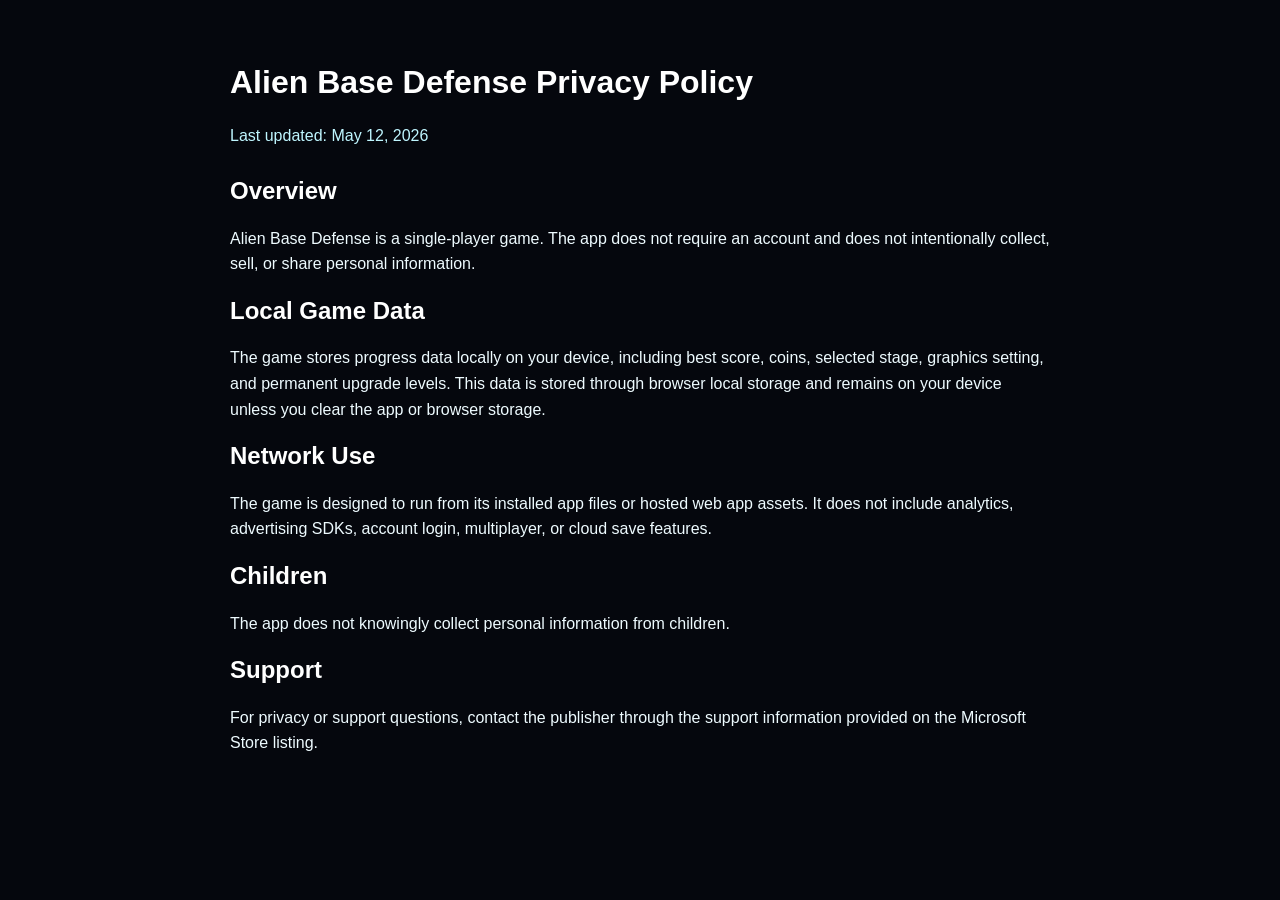
==== privacy.html @ 87f67059 "Deploy GitHub Pages build" ====
<!DOCTYPE html>
<html lang="en">
<head>
  <meta charset="UTF-8" />
  <meta name="viewport" content="width=device-width, initial-scale=1.0" />
  <title>Alien Base Defense Privacy Policy</title>
  <style>
    body {
      margin: 0;
      background: #05070d;
      color: #eefbff;
      font-family: Arial, sans-serif;
      line-height: 1.6;
    }

    main {
      max-width: 820px;
      margin: 0 auto;
      padding: 42px 22px;
    }

    h1, h2 {
      color: white;
      line-height: 1.2;
    }

    a {
      color: #78e7ff;
    }

    .updated {
      color: #bff6ff;
      margin-bottom: 28px;
    }
  </style>
</head>
<body>
  <main>
    <h1>Alien Base Defense Privacy Policy</h1>
    <p class="updated">Last updated: May 12, 2026</p>

    <h2>Overview</h2>
    <p>
      Alien Base Defense is a single-player game. The app does not require an account and does not intentionally collect,
      sell, or share personal information.
    </p>

    <h2>Local Game Data</h2>
    <p>
      The game stores progress data locally on your device, including best score, coins, selected stage, graphics setting,
      and permanent upgrade levels. This data is stored through browser local storage and remains on your device unless you
      clear the app or browser storage.
    </p>

    <h2>Network Use</h2>
    <p>
      The game is designed to run from its installed app files or hosted web app assets. It does not include analytics,
      advertising SDKs, account login, multiplayer, or cloud save features.
    </p>

    <h2>Children</h2>
    <p>
      The app does not knowingly collect personal information from children.
    </p>

    <h2>Support</h2>
    <p>
      For privacy or support questions, contact the publisher through the support information provided on the Microsoft
      Store listing.
    </p>
  </main>
</body>
</html>
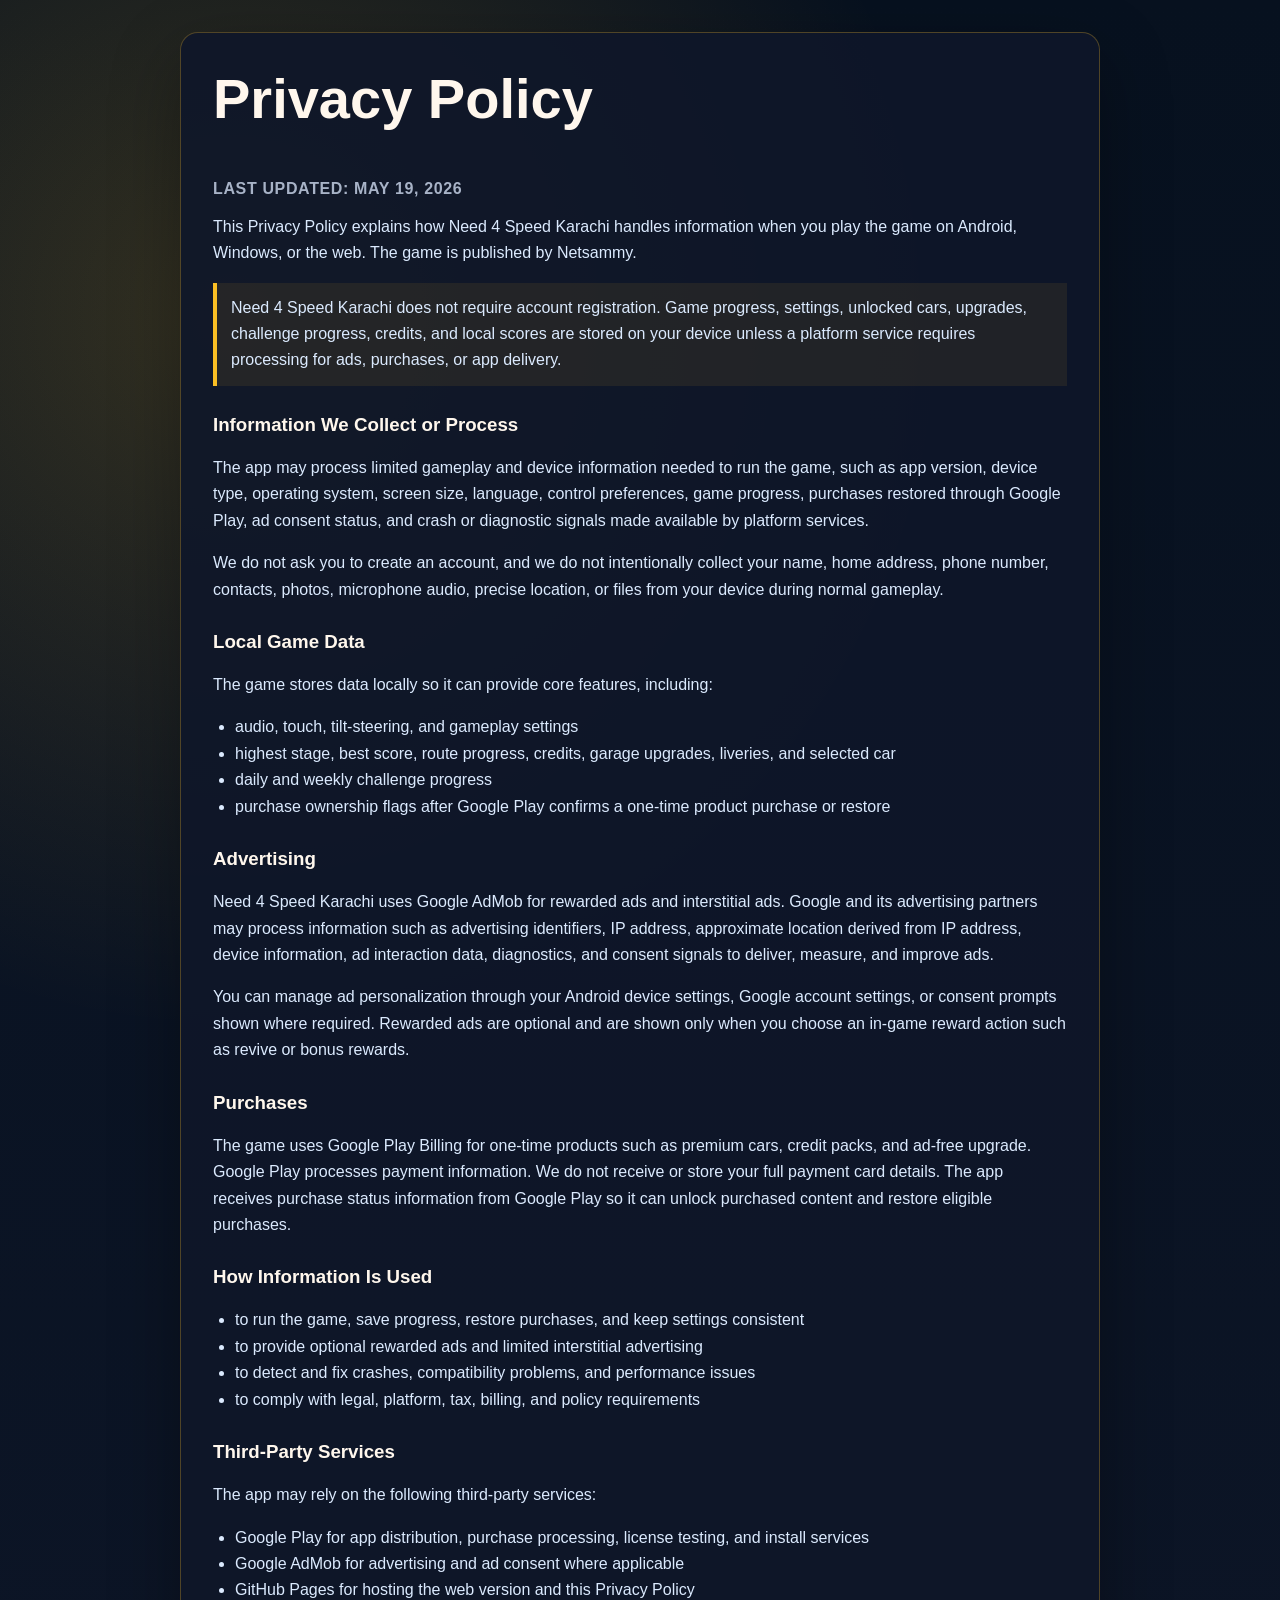
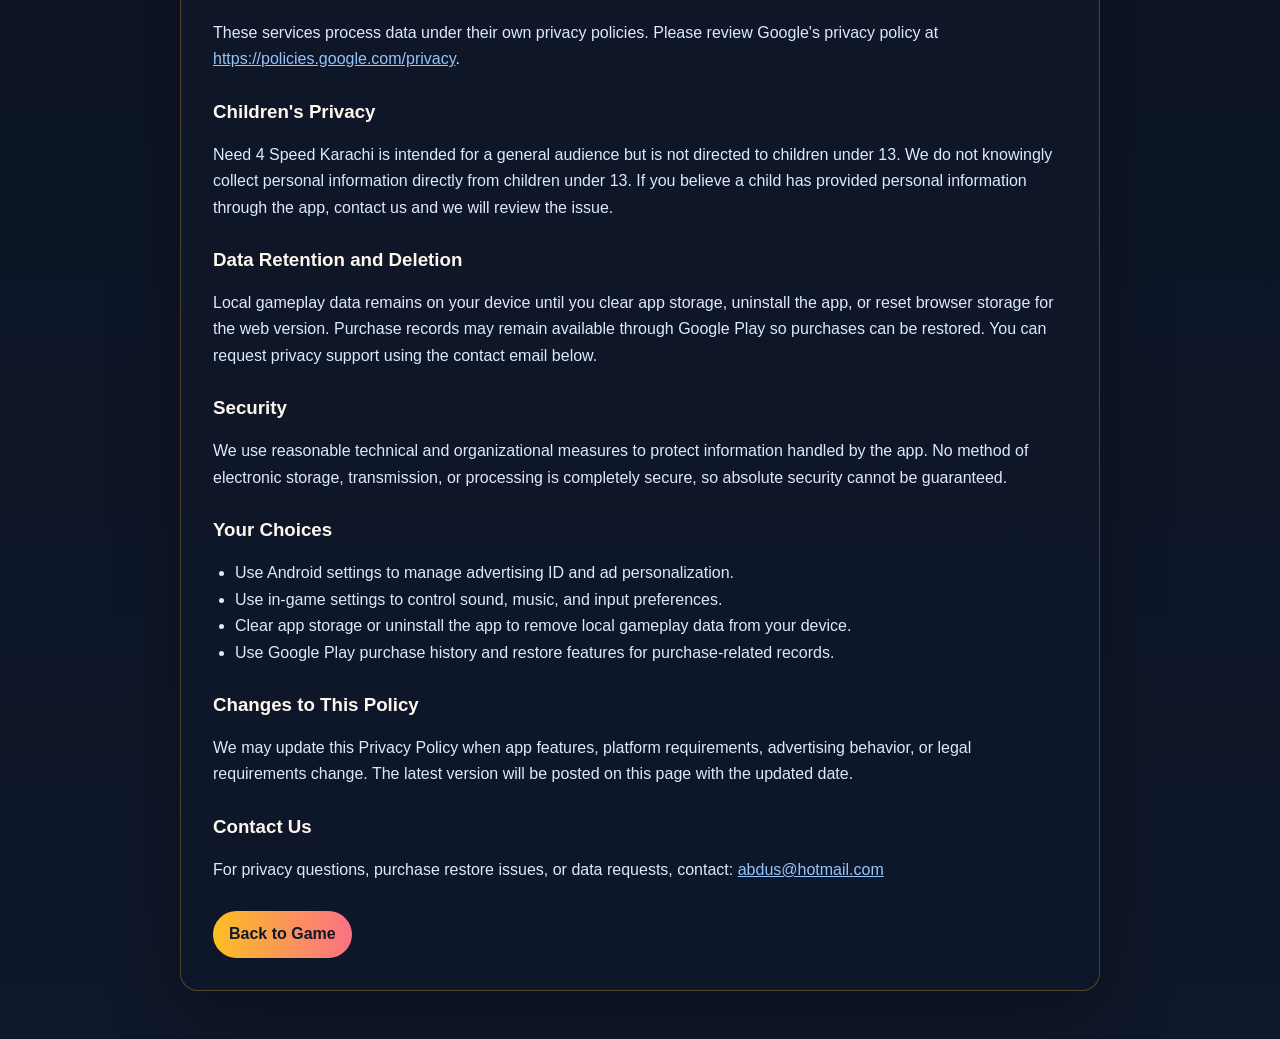
==== commit f0f88283: "Publish Need 4 Speed Karachi site" ====
--- a/privacy.html
+++ b/privacy.html
@@ -1,73 +1,232 @@
-<!DOCTYPE html>
+<!doctype html>
 <html lang="en">
-<head>
-  <meta charset="UTF-8" />
-  <meta name="viewport" content="width=device-width, initial-scale=1.0" />
-  <title>Alien Base Defense Privacy Policy</title>
-  <style>
-    body {
-      margin: 0;
-      background: #05070d;
-      color: #eefbff;
-      font-family: Arial, sans-serif;
-      line-height: 1.6;
-    }
-
-    main {
-      max-width: 820px;
-      margin: 0 auto;
-      padding: 42px 22px;
-    }
-
-    h1, h2 {
-      color: white;
-      line-height: 1.2;
-    }
-
-    a {
-      color: #78e7ff;
-    }
-
-    .updated {
-      color: #bff6ff;
-      margin-bottom: 28px;
-    }
-  </style>
-</head>
-<body>
-  <main>
-    <h1>Alien Base Defense Privacy Policy</h1>
-    <p class="updated">Last updated: May 12, 2026</p>
-
-    <h2>Overview</h2>
-    <p>
-      Alien Base Defense is a single-player game. The app does not require an account and does not intentionally collect,
-      sell, or share personal information.
-    </p>
-
-    <h2>Local Game Data</h2>
-    <p>
-      The game stores progress data locally on your device, including best score, coins, selected stage, graphics setting,
-      and permanent upgrade levels. This data is stored through browser local storage and remains on your device unless you
-      clear the app or browser storage.
-    </p>
-
-    <h2>Network Use</h2>
-    <p>
-      The game is designed to run from its installed app files or hosted web app assets. It does not include analytics,
-      advertising SDKs, account login, multiplayer, or cloud save features.
-    </p>
-
-    <h2>Children</h2>
-    <p>
-      The app does not knowingly collect personal information from children.
-    </p>
-
-    <h2>Support</h2>
-    <p>
-      For privacy or support questions, contact the publisher through the support information provided on the Microsoft
-      Store listing.
-    </p>
-  </main>
-</body>
+  <head>
+    <meta charset="UTF-8" />
+    <meta name="viewport" content="width=device-width, initial-scale=1.0" />
+    <title>Privacy Policy - Need 4 Speed Karachi</title>
+    <style>
+      :root {
+        color-scheme: dark;
+        --bg: #07111f;
+        --panel: rgba(15, 23, 42, 0.9);
+        --line: rgba(251, 191, 36, 0.28);
+        --text: #dbeafe;
+        --muted: #a8b3c7;
+        --title: #fff7ed;
+        --accent: #fbbf24;
+        --link: #93c5fd;
+      }
+
+      * {
+        box-sizing: border-box;
+      }
+
+      body {
+        margin: 0;
+        font: 16px/1.65 Verdana, sans-serif;
+        color: var(--text);
+        background:
+          radial-gradient(circle at 18% 12%, rgba(251, 191, 36, 0.18), transparent 28%),
+          linear-gradient(180deg, #07111f 0%, #0f172a 100%);
+      }
+
+      main {
+        width: min(920px, calc(100% - 32px));
+        margin: 0 auto;
+        padding: 32px 0 48px;
+      }
+
+      h1,
+      h2,
+      h3 {
+        font-family: "Trebuchet MS", Verdana, sans-serif;
+        color: var(--title);
+        line-height: 1.2;
+      }
+
+      h1 {
+        margin-top: 0;
+        font-size: clamp(2rem, 5vw, 3.5rem);
+      }
+
+      h2 {
+        color: var(--muted);
+        font-size: 1rem;
+        font-weight: 700;
+        letter-spacing: 0.04em;
+        text-transform: uppercase;
+      }
+
+      h3 {
+        margin-top: 28px;
+      }
+
+      .card {
+        border: 1px solid var(--line);
+        border-radius: 18px;
+        padding: clamp(20px, 4vw, 32px);
+        background: var(--panel);
+        box-shadow: 0 24px 70px rgba(0, 0, 0, 0.32);
+      }
+
+      p,
+      li {
+        color: var(--text);
+      }
+
+      a {
+        color: var(--link);
+      }
+
+      ul {
+        padding-left: 22px;
+      }
+
+      .note {
+        border-left: 4px solid var(--accent);
+        padding: 12px 14px;
+        background: rgba(251, 191, 36, 0.08);
+      }
+
+      .actions {
+        margin-top: 28px;
+      }
+
+      .button {
+        display: inline-block;
+        padding: 10px 16px;
+        border-radius: 999px;
+        background: linear-gradient(90deg, #fbbf24, #fb7185);
+        color: #111827;
+        font-weight: 700;
+        text-decoration: none;
+      }
+    </style>
+  </head>
+  <body>
+    <main>
+      <article class="card">
+        <h1>Privacy Policy</h1>
+        <h2>Last updated: May 19, 2026</h2>
+
+        <p>
+          This Privacy Policy explains how Need 4 Speed Karachi handles information when you play the game on Android,
+          Windows, or the web. The game is published by Netsammy.
+        </p>
+
+        <p class="note">
+          Need 4 Speed Karachi does not require account registration. Game progress, settings, unlocked cars, upgrades,
+          challenge progress, credits, and local scores are stored on your device unless a platform service requires
+          processing for ads, purchases, or app delivery.
+        </p>
+
+        <h3>Information We Collect or Process</h3>
+        <p>
+          The app may process limited gameplay and device information needed to run the game, such as app version,
+          device type, operating system, screen size, language, control preferences, game progress, purchases restored
+          through Google Play, ad consent status, and crash or diagnostic signals made available by platform services.
+        </p>
+
+        <p>
+          We do not ask you to create an account, and we do not intentionally collect your name, home address, phone
+          number, contacts, photos, microphone audio, precise location, or files from your device during normal gameplay.
+        </p>
+
+        <h3>Local Game Data</h3>
+        <p>The game stores data locally so it can provide core features, including:</p>
+        <ul>
+          <li>audio, touch, tilt-steering, and gameplay settings</li>
+          <li>highest stage, best score, route progress, credits, garage upgrades, liveries, and selected car</li>
+          <li>daily and weekly challenge progress</li>
+          <li>purchase ownership flags after Google Play confirms a one-time product purchase or restore</li>
+        </ul>
+
+        <h3>Advertising</h3>
+        <p>
+          Need 4 Speed Karachi uses Google AdMob for rewarded ads and interstitial ads. Google and its advertising
+          partners may process information such as advertising identifiers, IP address, approximate location derived
+          from IP address, device information, ad interaction data, diagnostics, and consent signals to deliver,
+          measure, and improve ads.
+        </p>
+        <p>
+          You can manage ad personalization through your Android device settings, Google account settings, or consent
+          prompts shown where required. Rewarded ads are optional and are shown only when you choose an in-game reward
+          action such as revive or bonus rewards.
+        </p>
+
+        <h3>Purchases</h3>
+        <p>
+          The game uses Google Play Billing for one-time products such as premium cars, credit packs, and ad-free
+          upgrade. Google Play processes payment information. We do not receive or store your full payment card details.
+          The app receives purchase status information from Google Play so it can unlock purchased content and restore
+          eligible purchases.
+        </p>
+
+        <h3>How Information Is Used</h3>
+        <ul>
+          <li>to run the game, save progress, restore purchases, and keep settings consistent</li>
+          <li>to provide optional rewarded ads and limited interstitial advertising</li>
+          <li>to detect and fix crashes, compatibility problems, and performance issues</li>
+          <li>to comply with legal, platform, tax, billing, and policy requirements</li>
+        </ul>
+
+        <h3>Third-Party Services</h3>
+        <p>The app may rely on the following third-party services:</p>
+        <ul>
+          <li>Google Play for app distribution, purchase processing, license testing, and install services</li>
+          <li>Google AdMob for advertising and ad consent where applicable</li>
+          <li>GitHub Pages for hosting the web version and this Privacy Policy</li>
+        </ul>
+        <p>
+          These services process data under their own privacy policies. Please review Google's privacy policy at
+          <a href="https://policies.google.com/privacy">https://policies.google.com/privacy</a>.
+        </p>
+
+        <h3>Children's Privacy</h3>
+        <p>
+          Need 4 Speed Karachi is intended for a general audience but is not directed to children under 13. We do not
+          knowingly collect personal information directly from children under 13. If you believe a child has provided
+          personal information through the app, contact us and we will review the issue.
+        </p>
+
+        <h3>Data Retention and Deletion</h3>
+        <p>
+          Local gameplay data remains on your device until you clear app storage, uninstall the app, or reset browser
+          storage for the web version. Purchase records may remain available through Google Play so purchases can be
+          restored. You can request privacy support using the contact email below.
+        </p>
+
+        <h3>Security</h3>
+        <p>
+          We use reasonable technical and organizational measures to protect information handled by the app. No method
+          of electronic storage, transmission, or processing is completely secure, so absolute security cannot be
+          guaranteed.
+        </p>
+
+        <h3>Your Choices</h3>
+        <ul>
+          <li>Use Android settings to manage advertising ID and ad personalization.</li>
+          <li>Use in-game settings to control sound, music, and input preferences.</li>
+          <li>Clear app storage or uninstall the app to remove local gameplay data from your device.</li>
+          <li>Use Google Play purchase history and restore features for purchase-related records.</li>
+        </ul>
+
+        <h3>Changes to This Policy</h3>
+        <p>
+          We may update this Privacy Policy when app features, platform requirements, advertising behavior, or legal
+          requirements change. The latest version will be posted on this page with the updated date.
+        </p>
+
+        <h3>Contact Us</h3>
+        <p>
+          For privacy questions, purchase restore issues, or data requests, contact:
+          <a href="mailto:abdus@hotmail.com">abdus@hotmail.com</a>
+        </p>
+
+        <div class="actions">
+          <a class="button" href="/Need4SpeedKarachi/">Back to Game</a>
+        </div>
+      </article>
+    </main>
+  </body>
 </html>
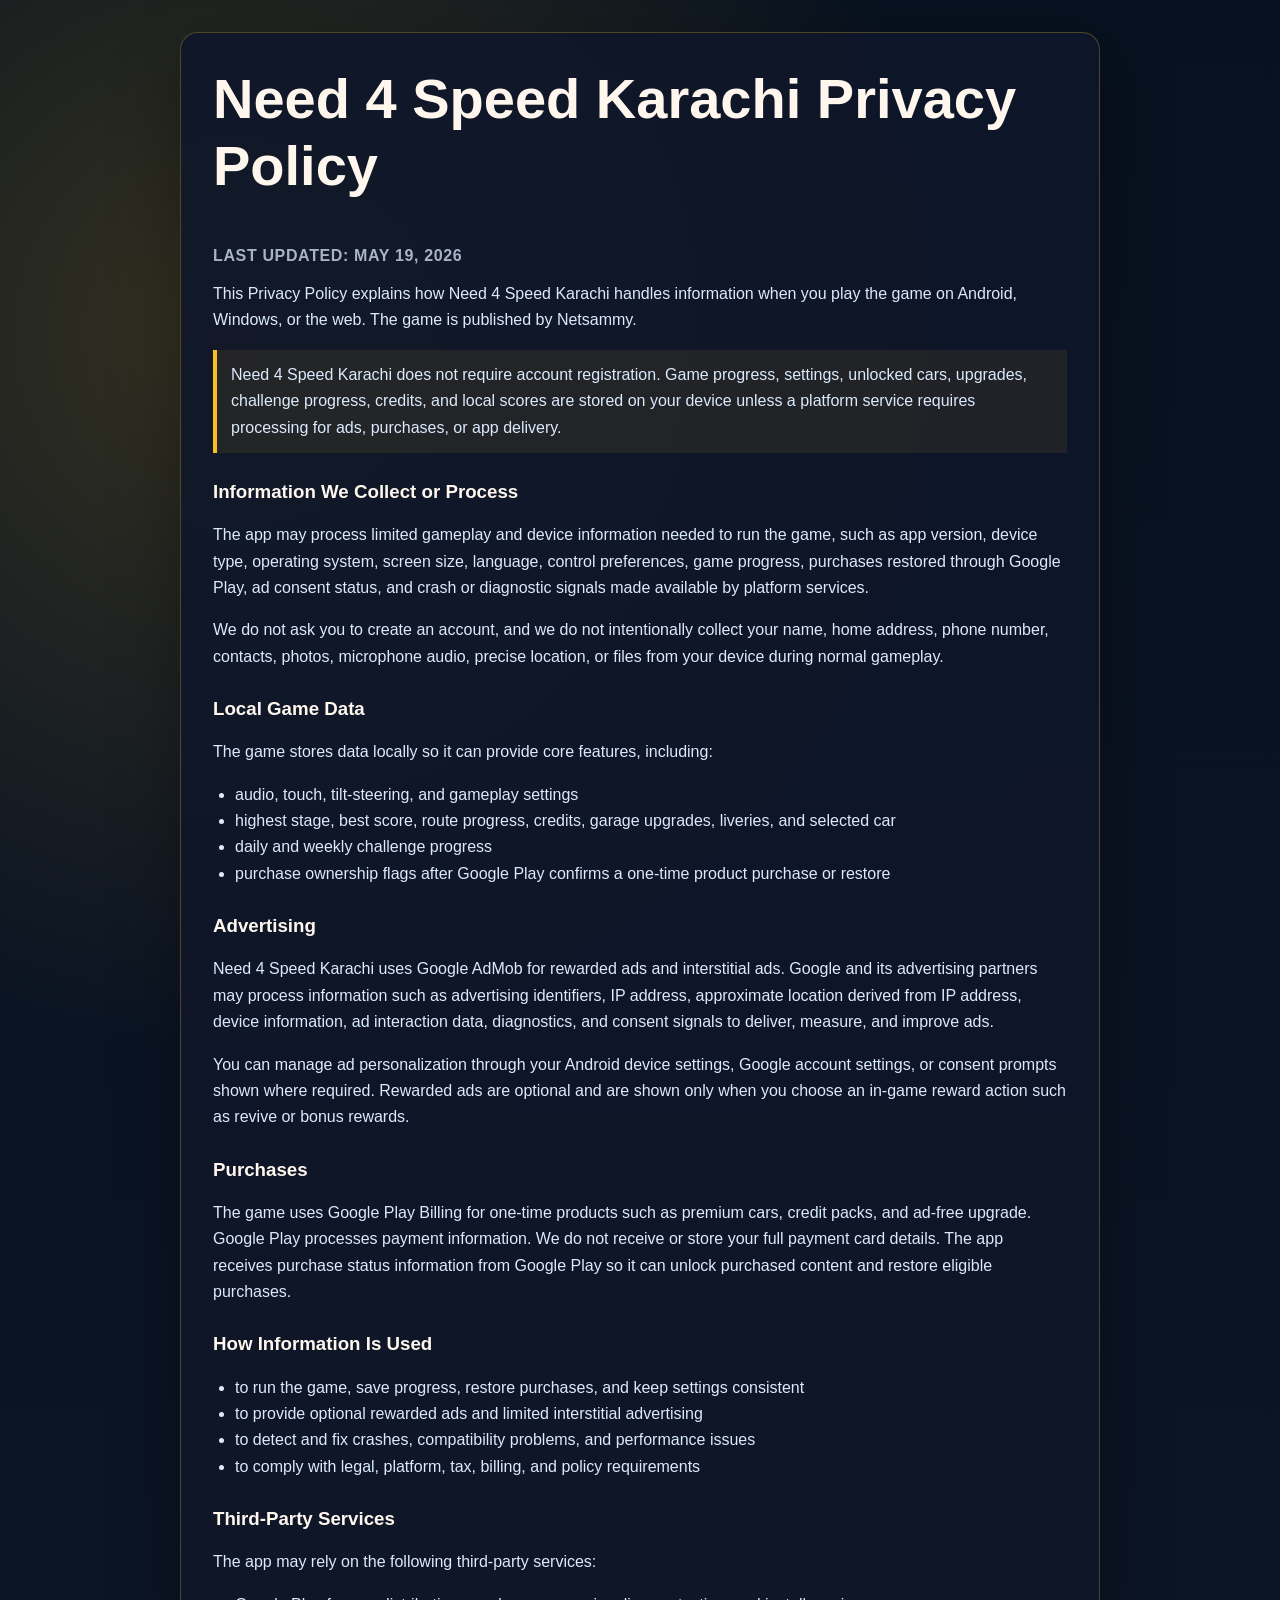
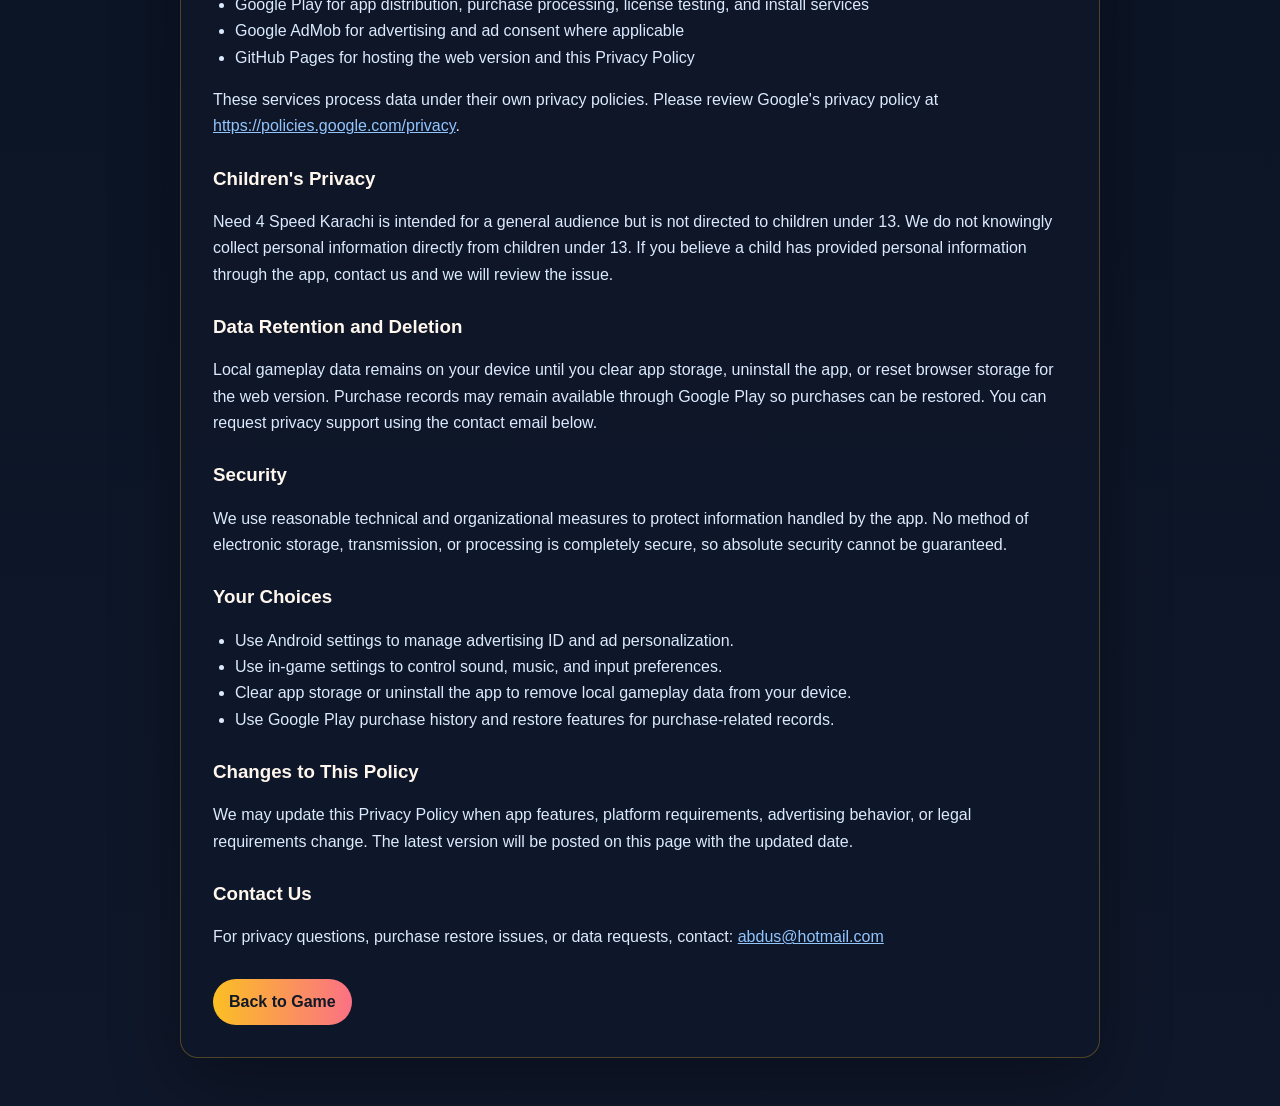
==== commit 99256773: "Refresh Karachi privacy policy cache handling" ====
--- a/privacy.html
+++ b/privacy.html
@@ -3,7 +3,10 @@
   <head>
     <meta charset="UTF-8" />
     <meta name="viewport" content="width=device-width, initial-scale=1.0" />
-    <title>Privacy Policy - Need 4 Speed Karachi</title>
+    <meta http-equiv="Cache-Control" content="no-store, no-cache, must-revalidate" />
+    <meta http-equiv="Pragma" content="no-cache" />
+    <meta http-equiv="Expires" content="0" />
+    <title>Need 4 Speed Karachi Privacy Policy</title>
     <style>
       :root {
         color-scheme: dark;
@@ -106,7 +109,7 @@
   <body>
     <main>
       <article class="card">
-        <h1>Privacy Policy</h1>
+        <h1>Need 4 Speed Karachi Privacy Policy</h1>
         <h2>Last updated: May 19, 2026</h2>
 
         <p>
@@ -228,5 +231,18 @@
         </div>
       </article>
     </main>
+    <script>
+      if ('serviceWorker' in navigator) {
+        navigator.serviceWorker.getRegistrations()
+          .then((registrations) => Promise.all(registrations.map((registration) => registration.unregister())))
+          .then(() => {
+            if ('caches' in window) {
+              return caches.keys().then((keys) => Promise.all(keys.map((key) => caches.delete(key))))
+            }
+            return undefined
+          })
+          .catch(() => {})
+      }
+    </script>
   </body>
 </html>
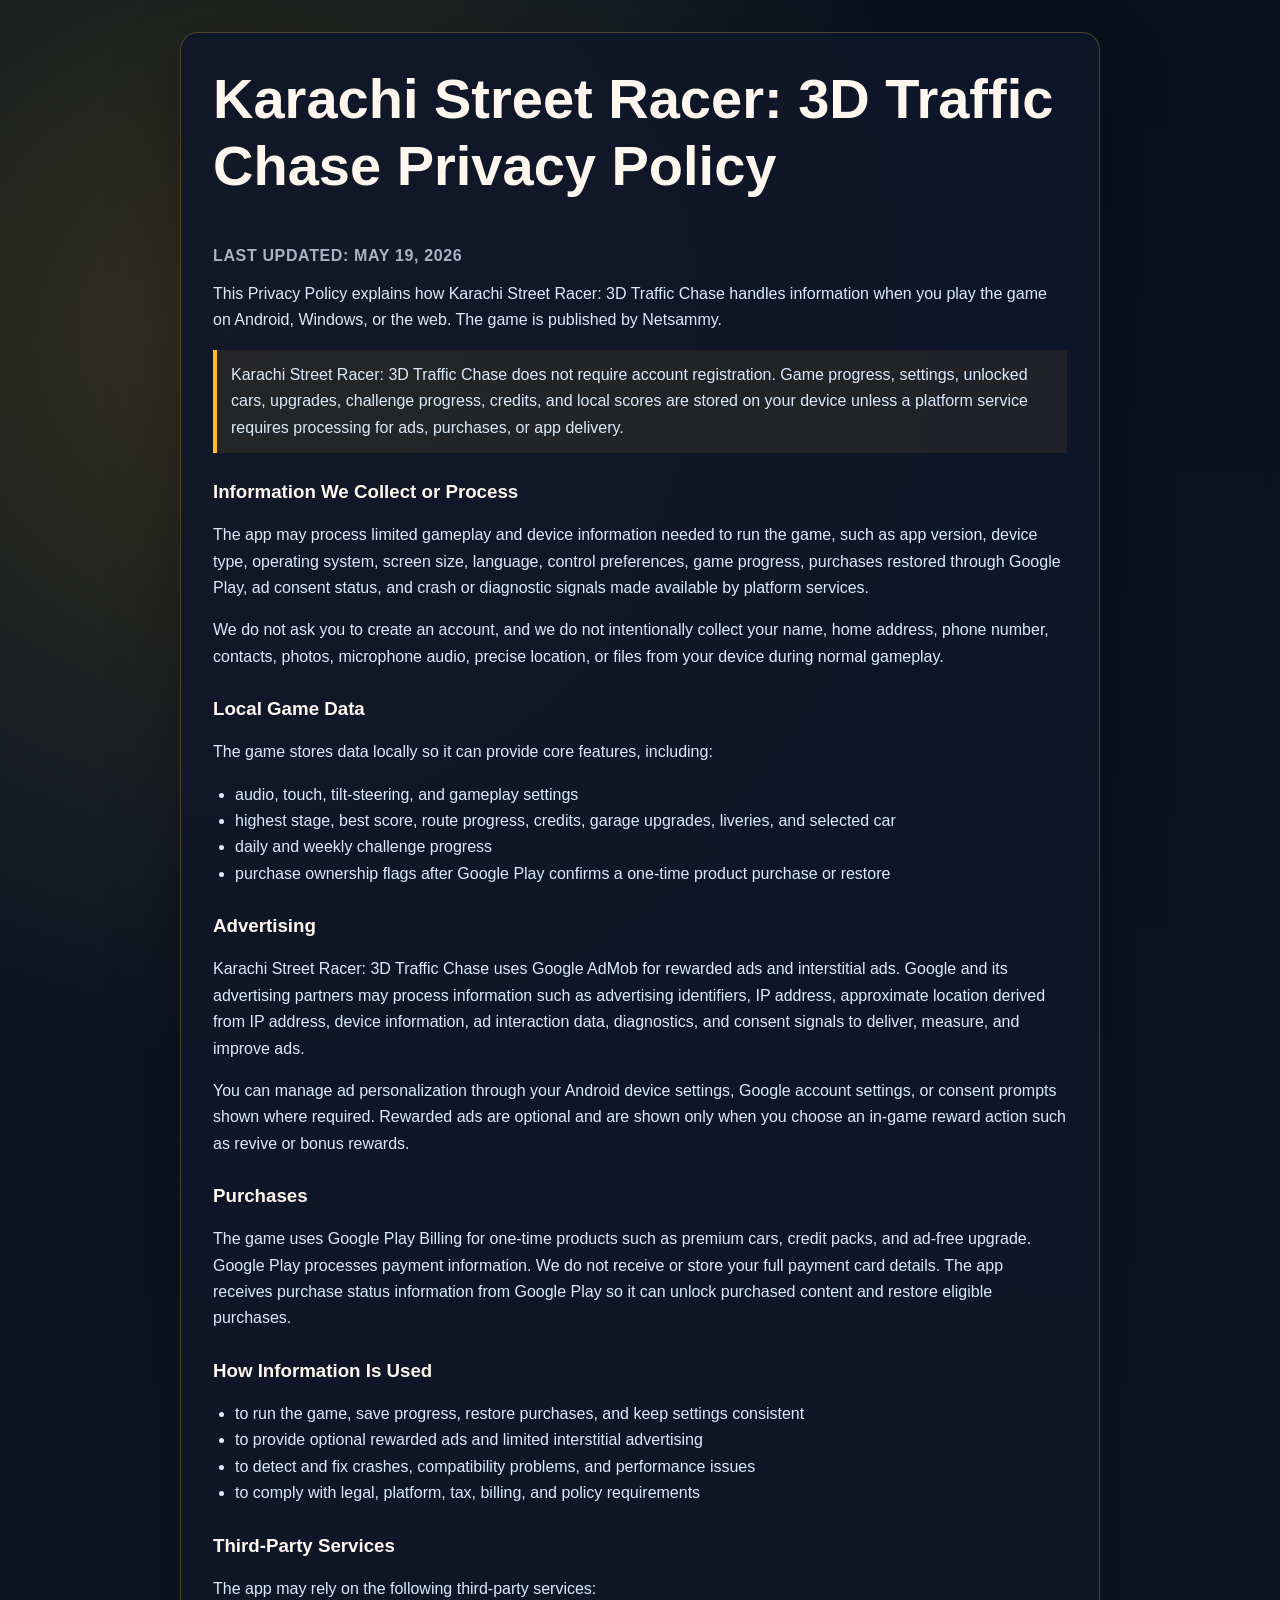
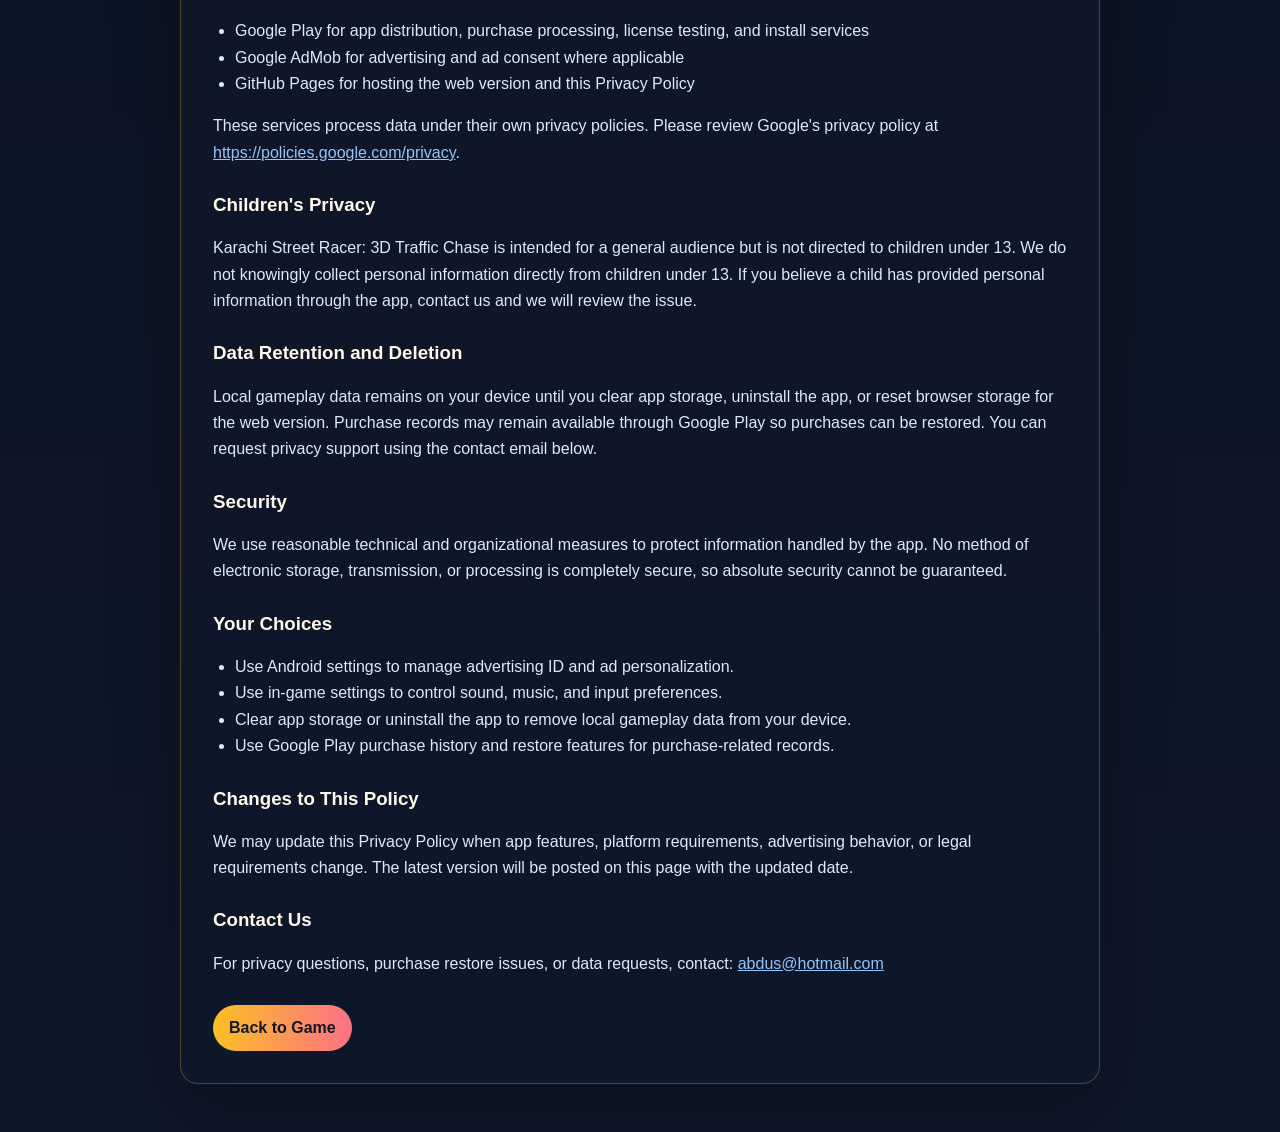
==== commit 53d53ec3: "Deploy Karachi Street Racer Pages build" ====
--- a/privacy.html
+++ b/privacy.html
@@ -6,7 +6,7 @@
     <meta http-equiv="Cache-Control" content="no-store, no-cache, must-revalidate" />
     <meta http-equiv="Pragma" content="no-cache" />
     <meta http-equiv="Expires" content="0" />
-    <title>Need 4 Speed Karachi Privacy Policy</title>
+    <title>Karachi Street Racer: 3D Traffic Chase Privacy Policy</title>
     <style>
       :root {
         color-scheme: dark;
@@ -109,16 +109,16 @@
   <body>
     <main>
       <article class="card">
-        <h1>Need 4 Speed Karachi Privacy Policy</h1>
+        <h1>Karachi Street Racer: 3D Traffic Chase Privacy Policy</h1>
         <h2>Last updated: May 19, 2026</h2>
 
         <p>
-          This Privacy Policy explains how Need 4 Speed Karachi handles information when you play the game on Android,
+          This Privacy Policy explains how Karachi Street Racer: 3D Traffic Chase handles information when you play the game on Android,
           Windows, or the web. The game is published by Netsammy.
         </p>
 
         <p class="note">
-          Need 4 Speed Karachi does not require account registration. Game progress, settings, unlocked cars, upgrades,
+          Karachi Street Racer: 3D Traffic Chase does not require account registration. Game progress, settings, unlocked cars, upgrades,
           challenge progress, credits, and local scores are stored on your device unless a platform service requires
           processing for ads, purchases, or app delivery.
         </p>
@@ -146,7 +146,7 @@
 
         <h3>Advertising</h3>
         <p>
-          Need 4 Speed Karachi uses Google AdMob for rewarded ads and interstitial ads. Google and its advertising
+          Karachi Street Racer: 3D Traffic Chase uses Google AdMob for rewarded ads and interstitial ads. Google and its advertising
           partners may process information such as advertising identifiers, IP address, approximate location derived
           from IP address, device information, ad interaction data, diagnostics, and consent signals to deliver,
           measure, and improve ads.
@@ -187,7 +187,7 @@
 
         <h3>Children's Privacy</h3>
         <p>
-          Need 4 Speed Karachi is intended for a general audience but is not directed to children under 13. We do not
+          Karachi Street Racer: 3D Traffic Chase is intended for a general audience but is not directed to children under 13. We do not
           knowingly collect personal information directly from children under 13. If you believe a child has provided
           personal information through the app, contact us and we will review the issue.
         </p>
